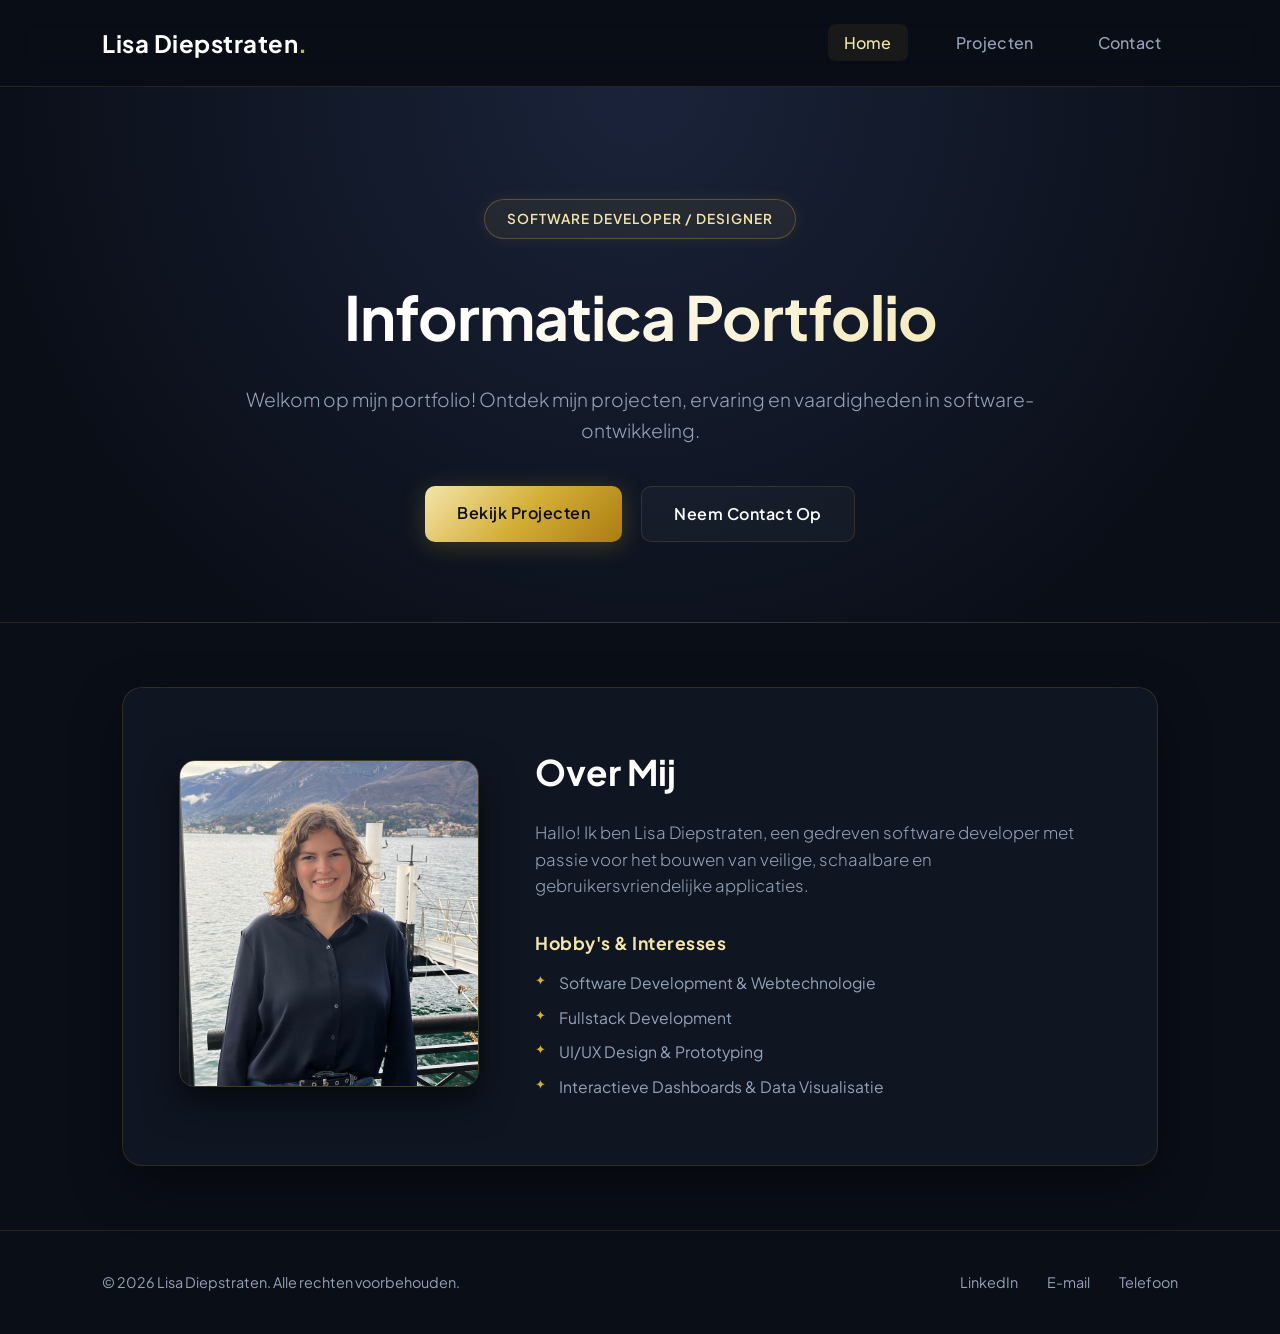
==== index.html @ fb5bed15 "update" ====
<!DOCTYPE html>
<html lang="nl">
<head>
    <meta charset="UTF-8">
    <meta name="viewport" content="width=device-width, initial-scale=1.0">
    <title>Portfolio Lisa Diepstraten</title>
    <link rel="preconnect" href="https://fonts.googleapis.com">
    <link rel="preconnect" href="https://fonts.gstatic.com" crossorigin>
    <link href="https://fonts.googleapis.com/css2?family=Plus+Jakarta+Sans:wght@300;400;600;700&display=swap" rel="stylesheet">
    <link rel="stylesheet" href="styles/homepage.css">
</head>
<body>
    <nav class="navbar">
        <div class="logo">
            <a href="index.html">Lisa Diepstraten<span>.</span></a>
        </div>
        <ul class="nav-links">
            <li><a href="index.html" class="active">Home</a></li>
            <li><a href="projecten.html">Projecten</a></li>
            <li><a href="contact.html">Contact</a></li>
        </ul>
    </nav>

    <header class="hero">
        <div class="hero-content">
            <span class="badge">Software Developer / Designer</span>
            <h1>Informatica Portfolio</h1>
            <p>Welkom op mijn portfolio! Ontdek mijn projecten, ervaring en vaardigheden in software-ontwikkeling.</p>
            <div class="hero-buttons">
                <a href="projecten.html" class="btn btn-primary">Bekijk Projecten</a>
                <a href="contact.html" class="btn btn-secondary">Neem Contact Op</a>
            </div>
        </div>
    </header>

    <main class="main-container">
        <section class="about-section">
            <div class="about-card">
                <div class="image-wrapper">
                    <img src="images/Profile image.png" alt="Lisa Diepstraten Profile Photo">
                </div>
                <div class="text-content">
                    <h2>Over Mij</h2>
                    <p>Hallo! Ik ben Lisa Diepstraten, een gedreven software developer met passie voor het bouwen van veilige, schaalbare en gebruikersvriendelijke applicaties.</p>
                    
                    <div class="info-grid">
                        <div class="info-item">
                            <h3>Hobby's & Interesses</h3>
                            <ul class="hobby-list">
                                <li>Software Development & Webtechnologie</li>
                                <li>Fullstack Development</li>
                                <li>UI/UX Design & Prototyping</li>
                                <li>Interactieve Dashboards & Data Visualisatie</li>
                            </ul>
                        </div>
                    </div>
                </div>
            </div>
        </section>
    </main>

    <footer class="footer">
        <div class="footer-content">
            <p>&copy; 2026 Lisa Diepstraten. Alle rechten voorbehouden.</p>
            <div class="footer-socials">
                <a href="https://www.linkedin.com/in/lisa-diepstraten-075a11353" target="_blank" rel="noopener noreferrer">LinkedIn</a>
                <a href="mailto:lisa.diepstraten@gmail.com">E-mail</a>
                <a href="tel:0629515038">Telefoon</a>
            </div>
        </div>
    </footer>
</body>
</html>
---- styles/homepage.css ----
:root {
    /* Chic Luxe Kleurenpalet */
    --bg-dark: #0a0e17;               /* Diep nachtblauw / bijna zwart */
    --card-bg: rgba(18, 24, 38, 0.75); /* Fluweelachtig donkerblauw met glas-effect */
    
    /* Goud & Champagne Accenttinten */
    --accent-gold: #d4af37;           /* Stijlvol goud */
    --accent-champagne: #f3e5ab;      /* Zacht champagnegoud */
    --accent-bronze: #aa7c11;         /* Diep bronsgoud */
    
    /* Tekstkleuren */
    --text-primary: #f8fafc;          /* Helder ivoor/wit */
    --text-secondary: #94a3b8;        /* Mijd/zilverachtig grijs */
    --text-gold-light: #fef3c7;       /* Zacht warm goud voor highlights */

    /* Gradients & Randen */
    --gradient-hero: radial-gradient(circle at top, #1a233a 0%, #0a0e17 80%);
    --gradient-gold: linear-gradient(135deg, #f3e5ab 0%, #d4af37 50%, #aa7c11 100%);
    --gradient-card-border: linear-gradient(135deg, rgba(212, 175, 55, 0.3), rgba(255, 255, 255, 0.05));
    --border-color: rgba(212, 175, 55, 0.15); /* Subtiele gouden rand */
}

* {
    box-sizing: border-box;
    margin: 0;
    padding: 0;
}

body {
    font-family: 'Plus Jakarta Sans', sans-serif;
    background-color: var(--bg-dark);
    color: var(--text-primary);
    line-height: 1.6;
    min-height: 100vh;
    display: flex;
    flex-direction: column;
}

/* Navbar */
.navbar {
    display: flex;
    justify-content: space-between;
    align-items: center;
    padding: 1.5rem 8%;
    background: rgba(10, 14, 23, 0.85);
    backdrop-filter: blur(16px);
    position: sticky;
    top: 0;
    z-index: 1000;
    border-bottom: 1px solid var(--border-color);
}

.navbar .logo a {
    font-size: 1.5rem;
    font-weight: 700;
    color: #fff;
    text-decoration: none;
    letter-spacing: 0.5px;
}

.navbar .logo span {
    color: var(--accent-gold);
}

.nav-links {
    list-style: none;
    display: flex;
    gap: 2rem;
}

.nav-links a {
    color: var(--text-secondary);
    text-decoration: none;
    font-weight: 500;
    transition: all 0.3s ease;
    padding: 0.5rem 1rem;
    border-radius: 8px;
    letter-spacing: 0.3px;
}

.nav-links a:hover, .nav-links a.active {
    color: var(--accent-champagne);
    background: rgba(212, 175, 55, 0.08);
}

/* Hero Section */
.hero {
    background: var(--gradient-hero);
    padding: 7rem 8% 5rem;
    text-align: center;
    position: relative;
    border-bottom: 1px solid var(--border-color);
}

.hero-content {
    max-width: 800px;
    margin: 0 auto;
}

.badge {
    background: rgba(212, 175, 55, 0.08);
    color: var(--accent-champagne);
    padding: 0.5rem 1.4rem;
    border-radius: 50px;
    font-size: 0.85rem;
    font-weight: 600;
    letter-spacing: 1px;
    text-transform: uppercase;
    border: 1px solid rgba(212, 175, 55, 0.3);
    display: inline-block;
    margin-bottom: 1.8rem;
    box-shadow: 0 0 15px rgba(212, 175, 55, 0.1);
}

.hero h1 {
    font-size: 3.8rem;
    font-weight: 700;
    letter-spacing: -1px;
    margin-bottom: 1.2rem;
    background: linear-gradient(135deg, #ffffff 30%, var(--accent-champagne) 100%);
    background-clip: text;
    -webkit-background-clip: text;
    -webkit-text-fill-color: transparent;
}

.hero p {
    font-size: 1.2rem;
    color: var(--text-secondary);
    margin-bottom: 2.5rem;
    font-weight: 300;
}

.hero-buttons {
    display: flex;
    gap: 1.2rem;
    justify-content: center;
}

.btn {
    padding: 0.9rem 2rem;
    border-radius: 10px;
    font-weight: 600;
    text-decoration: none;
    transition: all 0.3s ease;
    letter-spacing: 0.5px;
}

.btn-primary {
    background: var(--gradient-gold);
    color: #0a0e17;
    box-shadow: 0 4px 25px rgba(212, 175, 55, 0.25);
}

.btn-primary:hover {
    transform: translateY(-2px);
    box-shadow: 0 6px 30px rgba(212, 175, 55, 0.4);
}

.btn-secondary {
    background: rgba(255, 255, 255, 0.03);
    color: var(--text-primary);
    border: 1px solid var(--border-color);
}

.btn-secondary:hover {
    background: rgba(212, 175, 55, 0.08);
    border-color: rgba(212, 175, 55, 0.4);
}

/* About Section */
.main-container {
    max-width: 1100px;
    margin: 4rem auto;
    padding: 0 2rem;
    flex: 1;
}

.about-card {
    background: var(--card-bg);
    border: 1px solid var(--border-color);
    border-radius: 20px;
    padding: 3.5rem;
    display: flex;
    gap: 3.5rem;
    align-items: center;
    backdrop-filter: blur(12px);
    box-shadow: 0 20px 50px rgba(0, 0, 0, 0.4);
}

.image-wrapper {
    flex: 1;
    max-width: 300px;
    position: relative;
}

.image-wrapper img {
    width: 100%;
    border-radius: 16px;
    object-fit: cover;
    box-shadow: 0 15px 35px rgba(0, 0, 0, 0.6);
    border: 1px solid rgba(212, 175, 55, 0.25);
}

.text-content {
    flex: 1.5;
}

.text-content h2 {
    font-size: 2.2rem;
    margin-bottom: 1.2rem;
    color: #fff;
    font-weight: 700;
}

.text-content p {
    color: var(--text-secondary);
    font-size: 1.05rem;
    margin-bottom: 1.8rem;
    font-weight: 300;
}

.info-item h3 {
    font-size: 1.1rem;
    color: var(--accent-champagne);
    margin-bottom: 0.8rem;
    letter-spacing: 0.5px;
}

.hobby-list {
    list-style: none;
}

.hobby-list li {
    position: relative;
    padding-left: 1.5rem;
    color: var(--text-secondary);
    margin-bottom: 0.6rem;
    font-size: 0.98rem;
}

.hobby-list li::before {
    content: "✦";
    position: absolute;
    left: 0;
    color: var(--accent-gold);
    font-size: 0.8rem;
}

/* Footer */
.footer {
    background: rgba(10, 14, 23, 0.95);
    border-top: 1px solid var(--border-color);
    padding: 2.5rem 8%;
    margin-top: auto;
}

.footer-content {
    display: flex;
    justify-content: space-between;
    align-items: center;
    max-width: 1100px;
    margin: 0 auto;
    color: var(--text-secondary);
    font-size: 0.9rem;
}

.footer-socials {
    display: flex;
    gap: 1.8rem;
}

.footer-socials a {
    color: var(--text-secondary);
    text-decoration: none;
    transition: color 0.3s;
}

.footer-socials a:hover {
    color: var(--accent-champagne);
}

@media (max-width: 768px) {
    .about-card {
        flex-direction: column;
        padding: 2rem;
        text-align: center;
    }
    .hero h1 { font-size: 2.8rem; }
    .footer-content { flex-direction: column; gap: 1rem; }
}
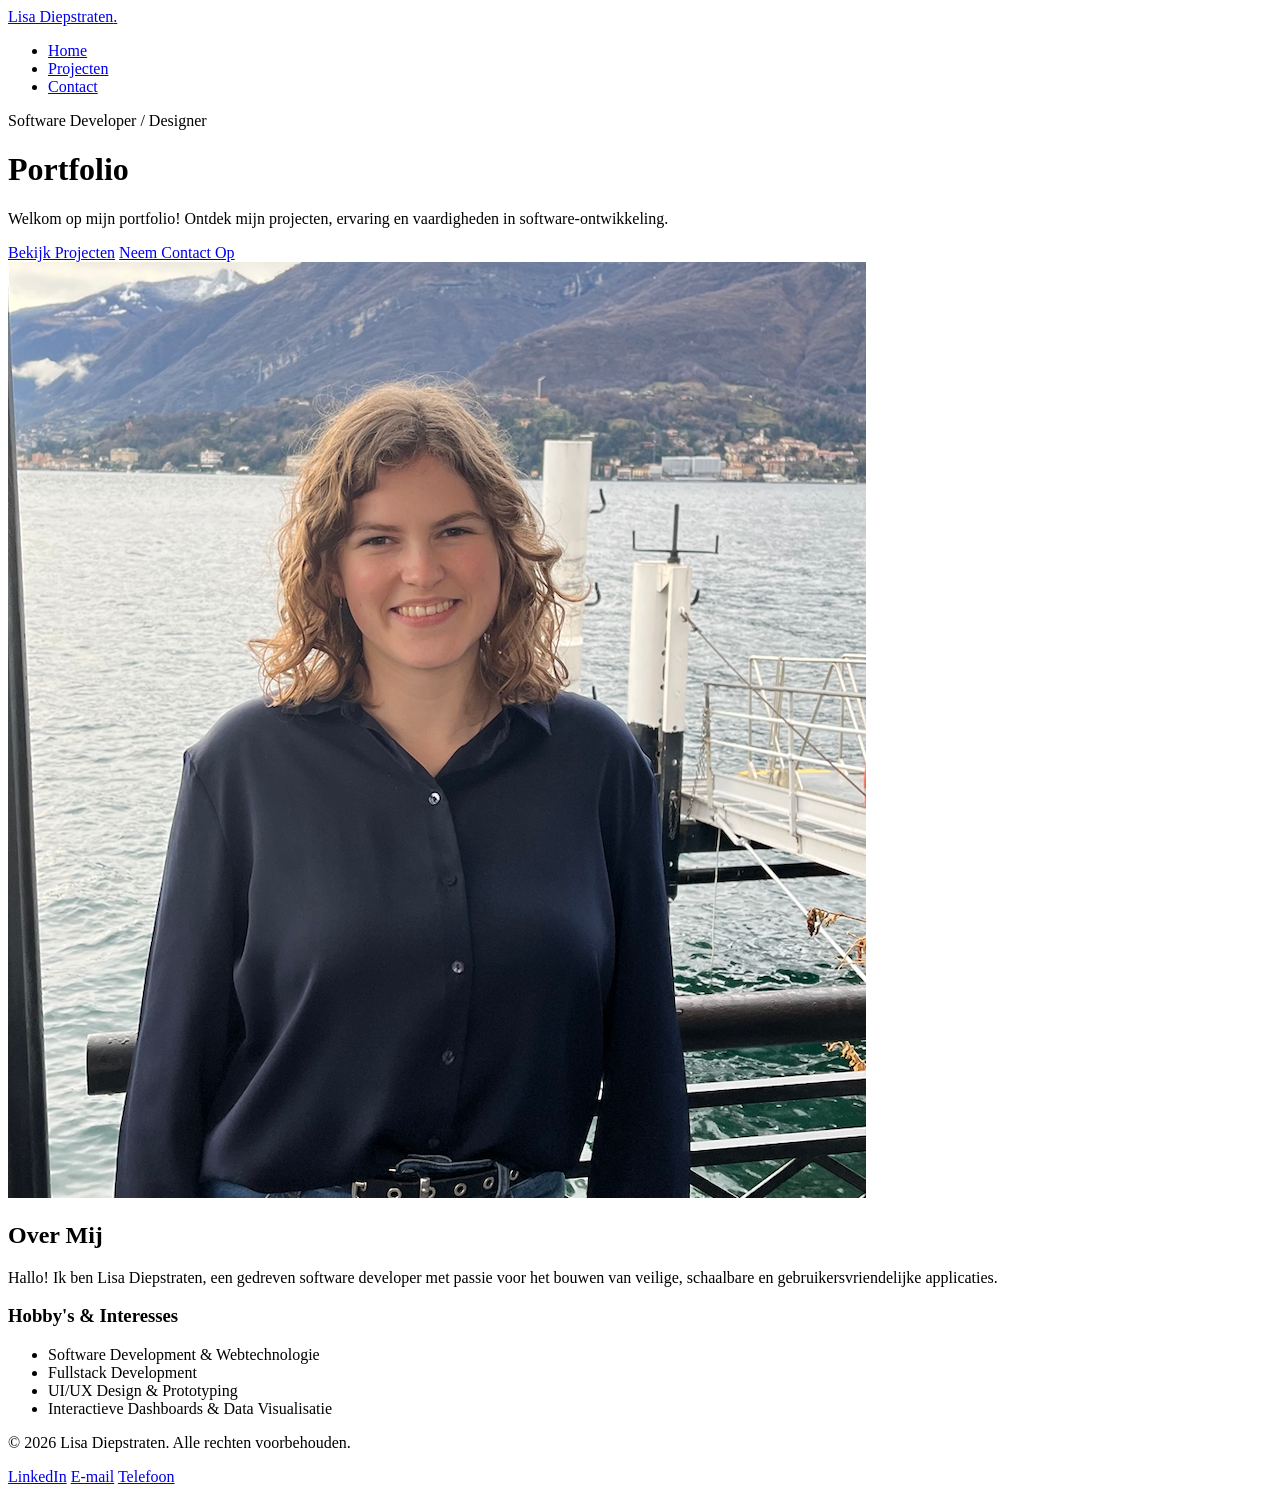
==== commit 20913130: "changes scaling" ====
--- a/index.html
+++ b/index.html
@@ -24,7 +24,7 @@
     <header class="hero">
         <div class="hero-content">
             <span class="badge">Software Developer / Designer</span>
-            <h1>Informatica Portfolio</h1>
+            <h1>Portfolio</h1>
             <p>Welkom op mijn portfolio! Ontdek mijn projecten, ervaring en vaardigheden in software-ontwikkeling.</p>
             <div class="hero-buttons">
                 <a href="projecten.html" class="btn btn-primary">Bekijk Projecten</a>
--- a/styles/homepage.css
+++ b/styles/homepage.css
@@ -1,290 +1,35 @@
-:root {
-    /* Chic Luxe Kleurenpalet */
-    --bg-dark: #0a0e17;               /* Diep nachtblauw / bijna zwart */
-    --card-bg: rgba(18, 24, 38, 0.75); /* Fluweelachtig donkerblauw met glas-effect */
-    
-    /* Goud & Champagne Accenttinten */
-    --accent-gold: #d4af37;           /* Stijlvol goud */
-    --accent-champagne: #f3e5ab;      /* Zacht champagnegoud */
-    --accent-bronze: #aa7c11;         /* Diep bronsgoud */
-    
-    /* Tekstkleuren */
-    --text-primary: #f8fafc;          /* Helder ivoor/wit */
-    --text-secondary: #94a3b8;        /* Mijd/zilverachtig grijs */
-    --text-gold-light: #fef3c7;       /* Zacht warm goud voor highlights */
+/* Responsive Navigatiebalk & Layout */
+@media (max-width: 768px) {
+    .navbar {
+        flex-direction: column;
+        gap: 1rem;
+        padding: 1.2rem 5%;
+        text-align: center;
+    }
 
-    /* Gradients & Randen */
-    --gradient-hero: radial-gradient(circle at top, #1a233a 0%, #0a0e17 80%);
-    --gradient-gold: linear-gradient(135deg, #f3e5ab 0%, #d4af37 50%, #aa7c11 100%);
-    --gradient-card-border: linear-gradient(135deg, rgba(212, 175, 55, 0.3), rgba(255, 255, 255, 0.05));
-    --border-color: rgba(212, 175, 55, 0.15); /* Subtiele gouden rand */
-}
+    .nav-links {
+        width: 100%;
+        justify-content: center;
+        gap: 0.8rem;
+    }
 
-* {
-    box-sizing: border-box;
-    margin: 0;
-    padding: 0;
-}
+    .nav-links a {
+        padding: 0.4rem 0.8rem;
+        font-size: 0.95rem;
+    }
 
-body {
-    font-family: 'Plus Jakarta Sans', sans-serif;
-    background-color: var(--bg-dark);
-    color: var(--text-primary);
-    line-height: 1.6;
-    min-height: 100vh;
-    display: flex;
-    flex-direction: column;
-}
+    .hero h1 { 
+        font-size: 2.4rem; 
+    }
 
-/* Navbar */
-.navbar {
-    display: flex;
-    justify-content: space-between;
-    align-items: center;
-    padding: 1.5rem 8%;
-    background: rgba(10, 14, 23, 0.85);
-    backdrop-filter: blur(16px);
-    position: sticky;
-    top: 0;
-    z-index: 1000;
-    border-bottom: 1px solid var(--border-color);
-}
-
-.navbar .logo a {
-    font-size: 1.5rem;
-    font-weight: 700;
-    color: #fff;
-    text-decoration: none;
-    letter-spacing: 0.5px;
-}
-
-.navbar .logo span {
-    color: var(--accent-gold);
-}
-
-.nav-links {
-    list-style: none;
-    display: flex;
-    gap: 2rem;
-}
-
-.nav-links a {
-    color: var(--text-secondary);
-    text-decoration: none;
-    font-weight: 500;
-    transition: all 0.3s ease;
-    padding: 0.5rem 1rem;
-    border-radius: 8px;
-    letter-spacing: 0.3px;
-}
-
-.nav-links a:hover, .nav-links a.active {
-    color: var(--accent-champagne);
-    background: rgba(212, 175, 55, 0.08);
-}
-
-/* Hero Section */
-.hero {
-    background: var(--gradient-hero);
-    padding: 7rem 8% 5rem;
-    text-align: center;
-    position: relative;
-    border-bottom: 1px solid var(--border-color);
-}
-
-.hero-content {
-    max-width: 800px;
-    margin: 0 auto;
-}
-
-.badge {
-    background: rgba(212, 175, 55, 0.08);
-    color: var(--accent-champagne);
-    padding: 0.5rem 1.4rem;
-    border-radius: 50px;
-    font-size: 0.85rem;
-    font-weight: 600;
-    letter-spacing: 1px;
-    text-transform: uppercase;
-    border: 1px solid rgba(212, 175, 55, 0.3);
-    display: inline-block;
-    margin-bottom: 1.8rem;
-    box-shadow: 0 0 15px rgba(212, 175, 55, 0.1);
-}
-
-.hero h1 {
-    font-size: 3.8rem;
-    font-weight: 700;
-    letter-spacing: -1px;
-    margin-bottom: 1.2rem;
-    background: linear-gradient(135deg, #ffffff 30%, var(--accent-champagne) 100%);
-    background-clip: text;
-    -webkit-background-clip: text;
-    -webkit-text-fill-color: transparent;
-}
-
-.hero p {
-    font-size: 1.2rem;
-    color: var(--text-secondary);
-    margin-bottom: 2.5rem;
-    font-weight: 300;
-}
-
-.hero-buttons {
-    display: flex;
-    gap: 1.2rem;
-    justify-content: center;
-}
-
-.btn {
-    padding: 0.9rem 2rem;
-    border-radius: 10px;
-    font-weight: 600;
-    text-decoration: none;
-    transition: all 0.3s ease;
-    letter-spacing: 0.5px;
-}
-
-.btn-primary {
-    background: var(--gradient-gold);
-    color: #0a0e17;
-    box-shadow: 0 4px 25px rgba(212, 175, 55, 0.25);
-}
-
-.btn-primary:hover {
-    transform: translateY(-2px);
-    box-shadow: 0 6px 30px rgba(212, 175, 55, 0.4);
-}
-
-.btn-secondary {
-    background: rgba(255, 255, 255, 0.03);
-    color: var(--text-primary);
-    border: 1px solid var(--border-color);
-}
-
-.btn-secondary:hover {
-    background: rgba(212, 175, 55, 0.08);
-    border-color: rgba(212, 175, 55, 0.4);
-}
-
-/* About Section */
-.main-container {
-    max-width: 1100px;
-    margin: 4rem auto;
-    padding: 0 2rem;
-    flex: 1;
-}
-
-.about-card {
-    background: var(--card-bg);
-    border: 1px solid var(--border-color);
-    border-radius: 20px;
-    padding: 3.5rem;
-    display: flex;
-    gap: 3.5rem;
-    align-items: center;
-    backdrop-filter: blur(12px);
-    box-shadow: 0 20px 50px rgba(0, 0, 0, 0.4);
-}
-
-.image-wrapper {
-    flex: 1;
-    max-width: 300px;
-    position: relative;
-}
-
-.image-wrapper img {
-    width: 100%;
-    border-radius: 16px;
-    object-fit: cover;
-    box-shadow: 0 15px 35px rgba(0, 0, 0, 0.6);
-    border: 1px solid rgba(212, 175, 55, 0.25);
-}
-
-.text-content {
-    flex: 1.5;
-}
-
-.text-content h2 {
-    font-size: 2.2rem;
-    margin-bottom: 1.2rem;
-    color: #fff;
-    font-weight: 700;
-}
-
-.text-content p {
-    color: var(--text-secondary);
-    font-size: 1.05rem;
-    margin-bottom: 1.8rem;
-    font-weight: 300;
-}
-
-.info-item h3 {
-    font-size: 1.1rem;
-    color: var(--accent-champagne);
-    margin-bottom: 0.8rem;
-    letter-spacing: 0.5px;
-}
-
-.hobby-list {
-    list-style: none;
-}
-
-.hobby-list li {
-    position: relative;
-    padding-left: 1.5rem;
-    color: var(--text-secondary);
-    margin-bottom: 0.6rem;
-    font-size: 0.98rem;
-}
-
-.hobby-list li::before {
-    content: "✦";
-    position: absolute;
-    left: 0;
-    color: var(--accent-gold);
-    font-size: 0.8rem;
-}
-
-/* Footer */
-.footer {
-    background: rgba(10, 14, 23, 0.95);
-    border-top: 1px solid var(--border-color);
-    padding: 2.5rem 8%;
-    margin-top: auto;
-}
-
-.footer-content {
-    display: flex;
-    justify-content: space-between;
-    align-items: center;
-    max-width: 1100px;
-    margin: 0 auto;
-    color: var(--text-secondary);
-    font-size: 0.9rem;
-}
-
-.footer-socials {
-    display: flex;
-    gap: 1.8rem;
-}
-
-.footer-socials a {
-    color: var(--text-secondary);
-    text-decoration: none;
-    transition: color 0.3s;
-}
-
-.footer-socials a:hover {
-    color: var(--accent-champagne);
-}
-
-@media (max-width: 768px) {
     .about-card {
         flex-direction: column;
         padding: 2rem;
         text-align: center;
     }
-    .hero h1 { font-size: 2.8rem; }
-    .footer-content { flex-direction: column; gap: 1rem; }
+
+    .footer-content { 
+        flex-direction: column; 
+        gap: 1rem; 
+    }
 }
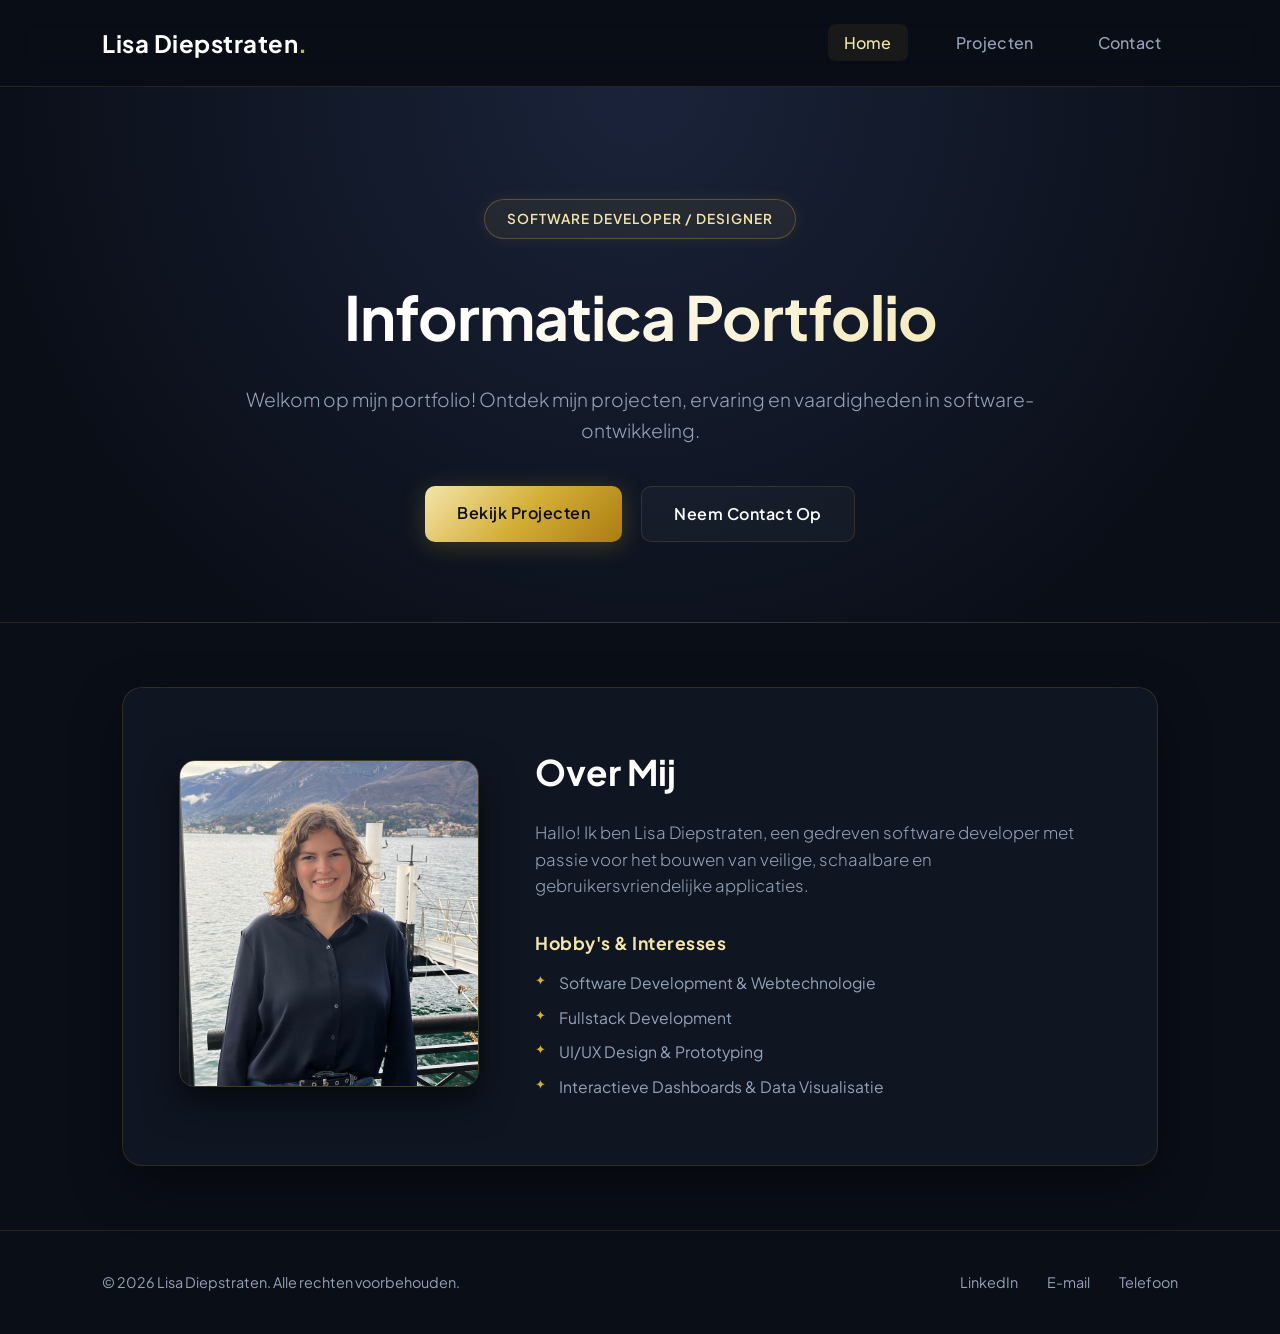
==== commit 1a739807: "Revert "changes scaling" This reverts commit 2091313063ddb554cb878f95acf4933c630291b9." ====
--- a/index.html
+++ b/index.html
@@ -24,7 +24,7 @@
     <header class="hero">
         <div class="hero-content">
             <span class="badge">Software Developer / Designer</span>
-            <h1>Portfolio</h1>
+            <h1>Informatica Portfolio</h1>
             <p>Welkom op mijn portfolio! Ontdek mijn projecten, ervaring en vaardigheden in software-ontwikkeling.</p>
             <div class="hero-buttons">
                 <a href="projecten.html" class="btn btn-primary">Bekijk Projecten</a>
--- a/styles/homepage.css
+++ b/styles/homepage.css
@@ -1,35 +1,290 @@
-/* Responsive Navigatiebalk & Layout */
+:root {
+    /* Chic Luxe Kleurenpalet */
+    --bg-dark: #0a0e17;               /* Diep nachtblauw / bijna zwart */
+    --card-bg: rgba(18, 24, 38, 0.75); /* Fluweelachtig donkerblauw met glas-effect */
+    
+    /* Goud & Champagne Accenttinten */
+    --accent-gold: #d4af37;           /* Stijlvol goud */
+    --accent-champagne: #f3e5ab;      /* Zacht champagnegoud */
+    --accent-bronze: #aa7c11;         /* Diep bronsgoud */
+    
+    /* Tekstkleuren */
+    --text-primary: #f8fafc;          /* Helder ivoor/wit */
+    --text-secondary: #94a3b8;        /* Mijd/zilverachtig grijs */
+    --text-gold-light: #fef3c7;       /* Zacht warm goud voor highlights */
+
+    /* Gradients & Randen */
+    --gradient-hero: radial-gradient(circle at top, #1a233a 0%, #0a0e17 80%);
+    --gradient-gold: linear-gradient(135deg, #f3e5ab 0%, #d4af37 50%, #aa7c11 100%);
+    --gradient-card-border: linear-gradient(135deg, rgba(212, 175, 55, 0.3), rgba(255, 255, 255, 0.05));
+    --border-color: rgba(212, 175, 55, 0.15); /* Subtiele gouden rand */
+}
+
+* {
+    box-sizing: border-box;
+    margin: 0;
+    padding: 0;
+}
+
+body {
+    font-family: 'Plus Jakarta Sans', sans-serif;
+    background-color: var(--bg-dark);
+    color: var(--text-primary);
+    line-height: 1.6;
+    min-height: 100vh;
+    display: flex;
+    flex-direction: column;
+}
+
+/* Navbar */
+.navbar {
+    display: flex;
+    justify-content: space-between;
+    align-items: center;
+    padding: 1.5rem 8%;
+    background: rgba(10, 14, 23, 0.85);
+    backdrop-filter: blur(16px);
+    position: sticky;
+    top: 0;
+    z-index: 1000;
+    border-bottom: 1px solid var(--border-color);
+}
+
+.navbar .logo a {
+    font-size: 1.5rem;
+    font-weight: 700;
+    color: #fff;
+    text-decoration: none;
+    letter-spacing: 0.5px;
+}
+
+.navbar .logo span {
+    color: var(--accent-gold);
+}
+
+.nav-links {
+    list-style: none;
+    display: flex;
+    gap: 2rem;
+}
+
+.nav-links a {
+    color: var(--text-secondary);
+    text-decoration: none;
+    font-weight: 500;
+    transition: all 0.3s ease;
+    padding: 0.5rem 1rem;
+    border-radius: 8px;
+    letter-spacing: 0.3px;
+}
+
+.nav-links a:hover, .nav-links a.active {
+    color: var(--accent-champagne);
+    background: rgba(212, 175, 55, 0.08);
+}
+
+/* Hero Section */
+.hero {
+    background: var(--gradient-hero);
+    padding: 7rem 8% 5rem;
+    text-align: center;
+    position: relative;
+    border-bottom: 1px solid var(--border-color);
+}
+
+.hero-content {
+    max-width: 800px;
+    margin: 0 auto;
+}
+
+.badge {
+    background: rgba(212, 175, 55, 0.08);
+    color: var(--accent-champagne);
+    padding: 0.5rem 1.4rem;
+    border-radius: 50px;
+    font-size: 0.85rem;
+    font-weight: 600;
+    letter-spacing: 1px;
+    text-transform: uppercase;
+    border: 1px solid rgba(212, 175, 55, 0.3);
+    display: inline-block;
+    margin-bottom: 1.8rem;
+    box-shadow: 0 0 15px rgba(212, 175, 55, 0.1);
+}
+
+.hero h1 {
+    font-size: 3.8rem;
+    font-weight: 700;
+    letter-spacing: -1px;
+    margin-bottom: 1.2rem;
+    background: linear-gradient(135deg, #ffffff 30%, var(--accent-champagne) 100%);
+    background-clip: text;
+    -webkit-background-clip: text;
+    -webkit-text-fill-color: transparent;
+}
+
+.hero p {
+    font-size: 1.2rem;
+    color: var(--text-secondary);
+    margin-bottom: 2.5rem;
+    font-weight: 300;
+}
+
+.hero-buttons {
+    display: flex;
+    gap: 1.2rem;
+    justify-content: center;
+}
+
+.btn {
+    padding: 0.9rem 2rem;
+    border-radius: 10px;
+    font-weight: 600;
+    text-decoration: none;
+    transition: all 0.3s ease;
+    letter-spacing: 0.5px;
+}
+
+.btn-primary {
+    background: var(--gradient-gold);
+    color: #0a0e17;
+    box-shadow: 0 4px 25px rgba(212, 175, 55, 0.25);
+}
+
+.btn-primary:hover {
+    transform: translateY(-2px);
+    box-shadow: 0 6px 30px rgba(212, 175, 55, 0.4);
+}
+
+.btn-secondary {
+    background: rgba(255, 255, 255, 0.03);
+    color: var(--text-primary);
+    border: 1px solid var(--border-color);
+}
+
+.btn-secondary:hover {
+    background: rgba(212, 175, 55, 0.08);
+    border-color: rgba(212, 175, 55, 0.4);
+}
+
+/* About Section */
+.main-container {
+    max-width: 1100px;
+    margin: 4rem auto;
+    padding: 0 2rem;
+    flex: 1;
+}
+
+.about-card {
+    background: var(--card-bg);
+    border: 1px solid var(--border-color);
+    border-radius: 20px;
+    padding: 3.5rem;
+    display: flex;
+    gap: 3.5rem;
+    align-items: center;
+    backdrop-filter: blur(12px);
+    box-shadow: 0 20px 50px rgba(0, 0, 0, 0.4);
+}
+
+.image-wrapper {
+    flex: 1;
+    max-width: 300px;
+    position: relative;
+}
+
+.image-wrapper img {
+    width: 100%;
+    border-radius: 16px;
+    object-fit: cover;
+    box-shadow: 0 15px 35px rgba(0, 0, 0, 0.6);
+    border: 1px solid rgba(212, 175, 55, 0.25);
+}
+
+.text-content {
+    flex: 1.5;
+}
+
+.text-content h2 {
+    font-size: 2.2rem;
+    margin-bottom: 1.2rem;
+    color: #fff;
+    font-weight: 700;
+}
+
+.text-content p {
+    color: var(--text-secondary);
+    font-size: 1.05rem;
+    margin-bottom: 1.8rem;
+    font-weight: 300;
+}
+
+.info-item h3 {
+    font-size: 1.1rem;
+    color: var(--accent-champagne);
+    margin-bottom: 0.8rem;
+    letter-spacing: 0.5px;
+}
+
+.hobby-list {
+    list-style: none;
+}
+
+.hobby-list li {
+    position: relative;
+    padding-left: 1.5rem;
+    color: var(--text-secondary);
+    margin-bottom: 0.6rem;
+    font-size: 0.98rem;
+}
+
+.hobby-list li::before {
+    content: "✦";
+    position: absolute;
+    left: 0;
+    color: var(--accent-gold);
+    font-size: 0.8rem;
+}
+
+/* Footer */
+.footer {
+    background: rgba(10, 14, 23, 0.95);
+    border-top: 1px solid var(--border-color);
+    padding: 2.5rem 8%;
+    margin-top: auto;
+}
+
+.footer-content {
+    display: flex;
+    justify-content: space-between;
+    align-items: center;
+    max-width: 1100px;
+    margin: 0 auto;
+    color: var(--text-secondary);
+    font-size: 0.9rem;
+}
+
+.footer-socials {
+    display: flex;
+    gap: 1.8rem;
+}
+
+.footer-socials a {
+    color: var(--text-secondary);
+    text-decoration: none;
+    transition: color 0.3s;
+}
+
+.footer-socials a:hover {
+    color: var(--accent-champagne);
+}
+
 @media (max-width: 768px) {
-    .navbar {
-        flex-direction: column;
-        gap: 1rem;
-        padding: 1.2rem 5%;
-        text-align: center;
-    }
-
-    .nav-links {
-        width: 100%;
-        justify-content: center;
-        gap: 0.8rem;
-    }
-
-    .nav-links a {
-        padding: 0.4rem 0.8rem;
-        font-size: 0.95rem;
-    }
-
-    .hero h1 { 
-        font-size: 2.4rem; 
-    }
-
     .about-card {
         flex-direction: column;
         padding: 2rem;
         text-align: center;
     }
-
-    .footer-content { 
-        flex-direction: column; 
-        gap: 1rem; 
-    }
+    .hero h1 { font-size: 2.8rem; }
+    .footer-content { flex-direction: column; gap: 1rem; }
 }
